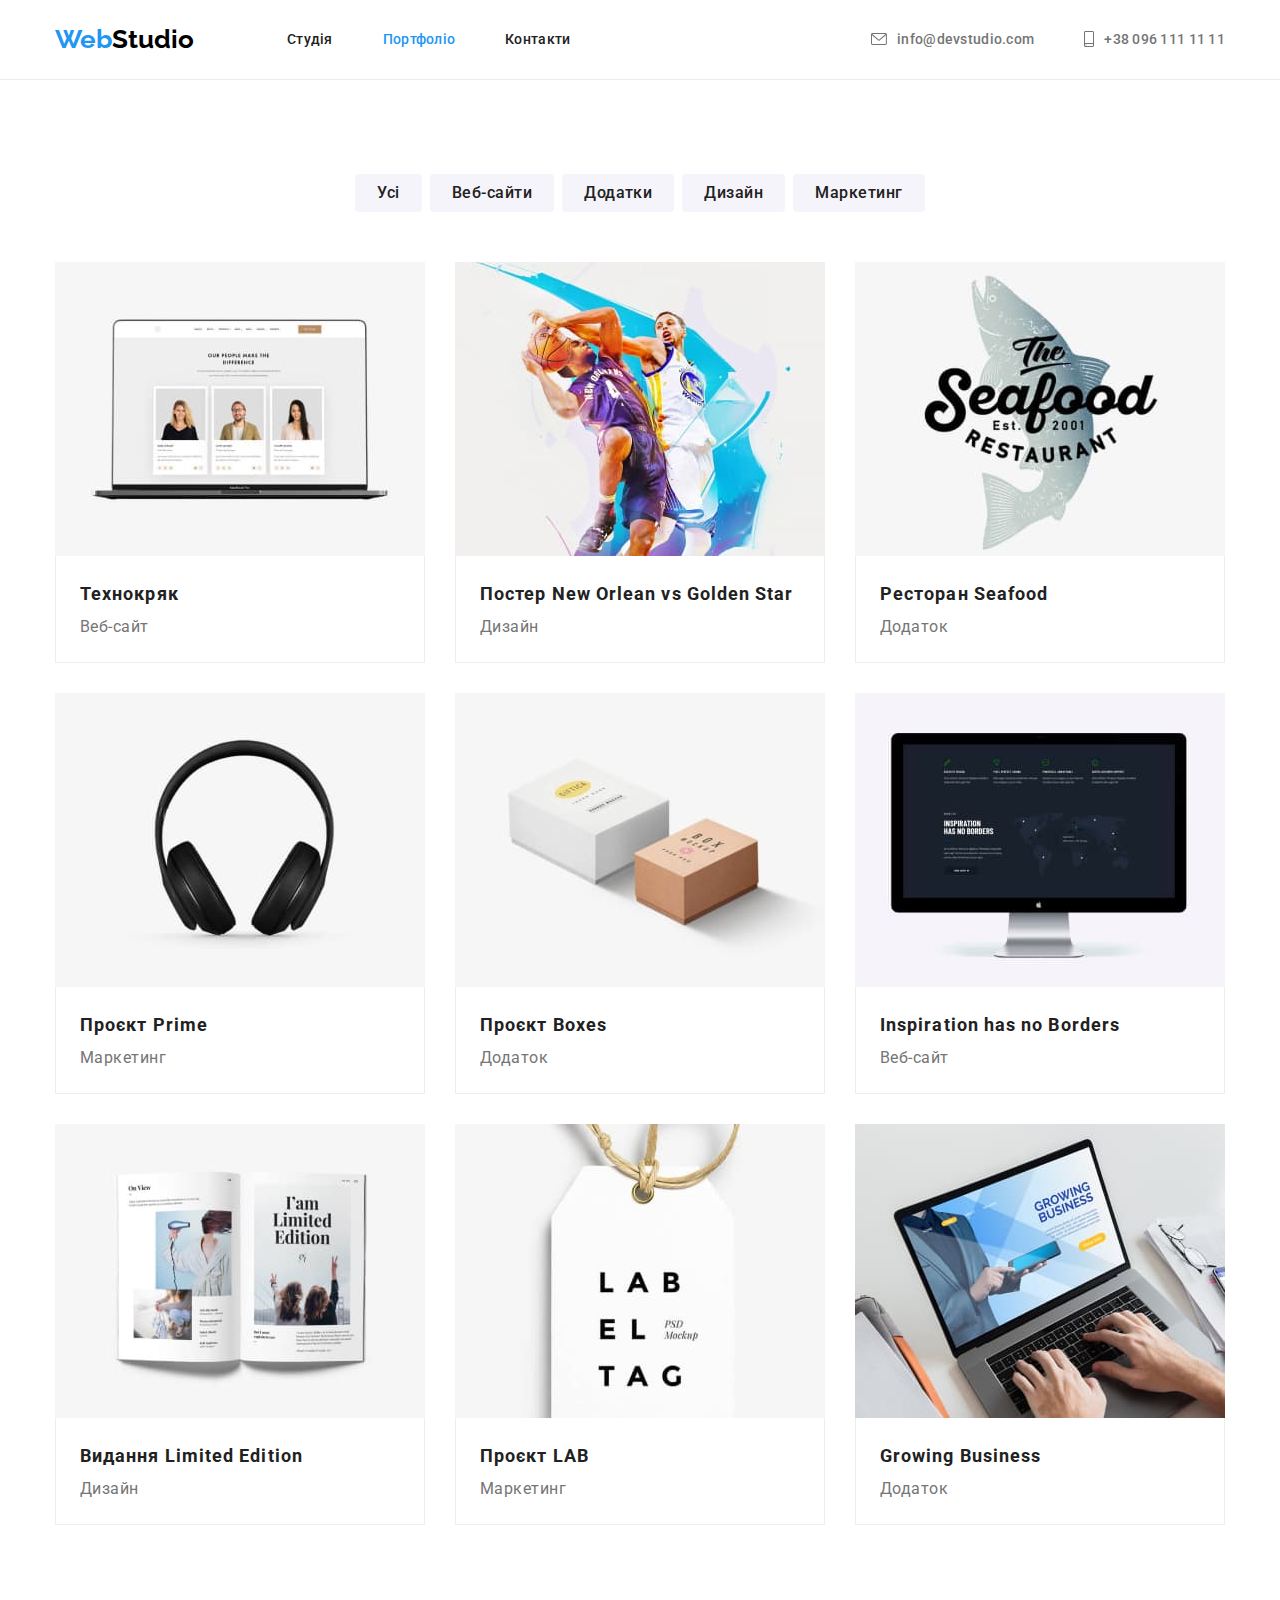
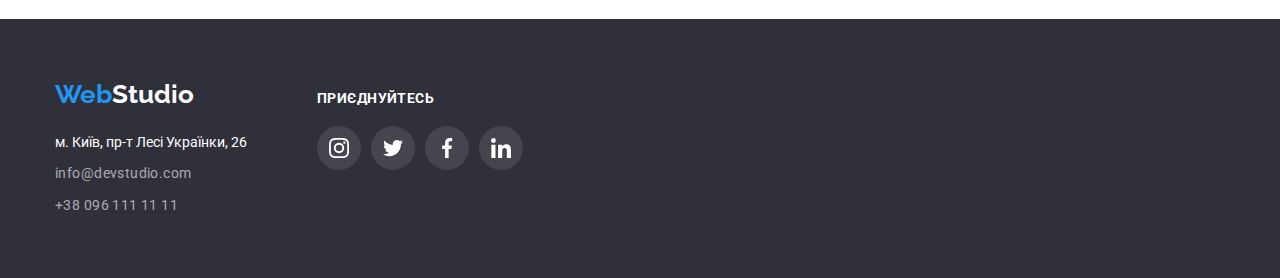
==== portfolio.html @ f2e49b6d "start" ====
<!DOCTYPE html>
<html lang="uk-UA">
<head>
    <meta charset="UTF-8">
    <meta http-equiv="X-UA-Compatible" content="IE=edge">
    <meta name="viewport" content="width=device-width, initial-scale=1.0">
    <title>Портфоліо</title>
    <link
    rel="stylesheet"
    href="https://cdnjs.cloudflare.com/ajax/libs/modern-normalize/1.0.0/modern-normalize.min.css"/>
    <link rel="preconnect" href="https://fonts.googleapis.com">
    <link rel="preconnect" href="https://fonts.gstatic.com" crossorigin>
    <link href="https://fonts.googleapis.com/css2?family=Raleway:wght@700&family=Roboto:wght@400;500;700;900&display=swap" rel="stylesheet">
    <link rel="stylesheet" href="./css/styles.css">
</head>
<body>
    <header class="header">
        <div class="container container-header">
            <a class="logo" href="#">Web<span class="logo2">Studio</span> </a>
                <nav>
                    <ul class="header-nav container-header2">
                        <li> <a class="header-nav-link" href="./index.html">Студія</a> </li>
                        <li> <a class="header-nav-link current" href="">Портфоліо</a> </li>
                        <li> <a class="header-nav-link" href="">Контакти</a> </li>
                    </ul>
                </nav>
                <ul class="container-header3">
                    <li class="container-header3-icon"> 
                        <a class="header-contact" href="mailto:info@devstudio.com">
                            <svg class="icon-header" width="16" height="12">
                                <use href="./images/icons.svg#icon-envelope">
                                </use>
                            </svg>
                            info@devstudio.com</a> 
                    </li>
                    <li class="container-header3-icon"> 
                        <a class="header-contact" href="tel:+380961111111">
                            <svg class="icon-header " width="10" height="16">
                                <use href="./images/icons.svg#icon-smartphone">
                                </use>
                            </svg>
                            +38 096 111 11 11</a> 
                    </li>
                </ul>
        </div>
    </header>
<main>
    <section class="section portfolio">
    <div class="container">
        <h1 class="hide">Портфоліо</h1>
        <ul class="portfolio-buttons">
            <li><button type="button" class="portfolio-button">Усі</button></li>
            <li><button type="button" class="portfolio-button">Веб-сайти</button></li>
            <li><button type="button" class="portfolio-button">Додатки</button></li>
            <li><button type="button" class="portfolio-button">Дизайн</button></li>
            <li><button type="button" class="portfolio-button">Маркетинг</button></li>
        </ul>
        <ul class="portfolio-list">
            <li class="pf-list">
                <a href="#" class="portfolio-item">
                    <img src="./images/Portfolio1.jpg" class="img" alt="Технокряк" width="370"/>
                    <div class="border-portfolio">
                        <h2 class="portfolio-title">Технокряк</h2>
                        <p class="portfolio-text">Веб-сайт</p>
                    </div>
                </a>
            </li>
            <li class="pf-list">
                <a href="#" class="portfolio-item">
                    <img src="./images/Portfolio2.jpg" class="img" alt="Постер New Orlean vs Golden Star" width="370"/>
                    <div class="border-portfolio">
                        <h2 class="portfolio-title">Постер New Orlean vs Golden Star</h2>
                        <p class="portfolio-text">Дизайн</p>
                    </div>
                </a>
            </li>
            <li class="pf-list">
                <a href="#" class="portfolio-item">
                    <img src="./images/Portfolio3.jpg" class="img" alt="Ресторан Seafood" width="370"/>
                    <div class="border-portfolio">
                        <h2 class="portfolio-title">Ресторан Seafood</h2>
                        <p class="portfolio-text">Додаток</p>
                    </div>
                </a>
            </li>
            <li class="pf-list">
                <a href="#" class="portfolio-item">
                    <img src="./images/Portfolio4.jpg" class="img" alt="Проєкт Prime" width="370"/>
                    <div class="border-portfolio">
                        <h2 class="portfolio-title">Проєкт Prime</h2>
                        <p class="portfolio-text">Маркетинг</p>
                    </div>
                </a>
            </li>
            <li class="pf-list">
                <a href="#" class="portfolio-item">
                    <img src="./images/Portfolio5.jpg" class="img" alt="Проєкт Boxes" width="370"/>
                    <div class="border-portfolio">
                        <h2 class="portfolio-title">Проєкт Boxes</h2>
                        <p class="portfolio-text">Додаток</p>
                    </div>
                </a>
            </li>
            <li class="pf-list">
                <a href="#" class="portfolio-item">
                    <img src="./images/Portfolio6.jpg" class="img" alt="Inspiration has no Borders" width="370"/>
                    <div class="border-portfolio">
                        <h2 class="portfolio-title">Inspiration has no Borders</h2>
                        <p class="portfolio-text">Веб-сайт</p>
                    </div>
                </a>
            </li>
            <li class="pf-list">
                <a href="#" class="portfolio-item">
                    <img src="./images/Portfolio7.jpg" class="img" alt="Видання Limited Edition" width="370"/>
                    <div class="border-portfolio">
                        <h2 class="portfolio-title">Видання Limited Edition</h2>
                        <p class="portfolio-text">Дизайн</p>
                    </div>
                </a>
            </li>
            <li class="pf-list">
                <a href="#" class="portfolio-item">
                    <img src="./images/Portfolio8.jpg" class="img" alt="Проєкт LAB" width="370"/>
                    <div class="border-portfolio">
                        <h2 class="portfolio-title">Проєкт LAB</h2>
                        <p class="portfolio-text">Маркетинг</p>
                    </div>
                </a>
            </li>
            <li class="pf-list">
                <a href="#" class="portfolio-item">
                    <img src="./images/Portfolio9.jpg" class="img" alt="Growing Business" width="370"/>
                    <div class="border-portfolio">
                        <h2 class="portfolio-title">Growing Business</h2>
                        <p class="portfolio-text">Додаток</p>
                    </div>
                </a>
            </li>
        </ul>
    </div>
    </section>
    </main>
    <footer class="footer">
        <div class="container footer-container">
            <div>
                <a class="logo logomargin" href="#">Web<span class="logo3">Studio</span> </a>
                <address class="address">
                    <ul class="footer-list">
                        <li> <a class="address" href="">м. Київ, пр-т Лесі Українки, 26</a> </li>
                        <li> <a class="footer-contact" href="mailto:info@devstudio.com">info@devstudio.com</a> </li>
                        <li> <a class="footer-contact" href="tel:+380961111111">+38 096 111 11 11</a> </li>
                    </ul> 
                </address>
            </div>
            <div class="footer-soc">
                <h3 class="footer-h3">приєднуйтесь</h3>
                <ul class="footer-soc-list">
                    <li>
                        <a href="#" class="footer-soc-item">
                            <svg class="footer-soc-logo" width="20" height="20">
                                <use href="./images/icons.svg#icon-instagram"></use>
                            </svg>
                        </a>
                    </li>
                    <li>
                        <a href="#" class="footer-soc-item">
                            <svg class="footer-soc-logo" width="20" height="20">
                                <use href="./images/icons.svg#icon-twitter"></use>
                            </svg>
                        </a>
                    </li>
                    <li>
                        <a href="#" class="footer-soc-item">
                            <svg class="footer-soc-logo" width="20" height="20">
                                <use href="./images/icons.svg#icon-facebook"></use>
                            </svg>
                        </a>
                    </li>
                    <li>                                
                        <a href="#" class="footer-soc-item">
                            <svg class="footer-soc-logo" width="20" height="20">
                                <use href="./images/icons.svg#icon-linkedin"></use>
                            </svg>
                        </a>
                    </li>
                </ul>
            </div>
        </div>
    </footer>
</body>
</html>
---- css/styles.css ----
:root{
    --main-bg-color: #FFFFFF;
    --seconder-bg-color:#2F303A;
    --main-btn-color: #2196F3;
    --seconder-btn-color: #000000;
    --third-btn-color: #212121;
    --fourth-btn-color: #FFFFFF;
    --main-h-color: #212121;
    --main-text-color: #757575;
    --seconder-text-color: #FFFFFF;
    --third-bg-color:#F5F5F5;
    --fourth-bg-color: #F5F4FA;
    --soc-color: #AFB1B8;
    --main-gap: 30px;
}

h1,
h2,
h3,
h4,
h5,
h6,
p {
  margin: 0;
}

ul {
list-style: none;
margin: 0;
padding: 0;
}

.link {
text-decoration: none;
}
a {
  display: block;
  text-decoration: none;
}

.img {
  display: block;
  max-width:100%;
}


body {
  font-family: Roboto, sans-serif;
  color: var(--main-text-color);
  box-sizing: border-box;
  }

.container {
  box-sizing: border-box;
  max-width: 1200px;
  padding-left: 15px;
  padding-right: 15px;
  margin: 0 auto;
}

.section {
  padding-top: 94px;
  padding-bottom: 94px;
}

/* header */
.header
{ 
background-color: var(--main-bg-color);
border-bottom: 1px solid #ECECEC;
}

.container-header {
  padding-top: 24px;
  padding-bottom: 24px;
}

.container-header,
.container-header2,
.container-header3 {
  display: flex;
  align-items: center;
}

.logo { 
color: var(--main-btn-color); 
font-family: 'Raleway';
/* font-style: normal; */
font-weight: 700;
font-size: 26px;
line-height: 1.1923;
margin-right: 93px;
}

.logo2 { color: var(--seconder-btn-color)}

.header-nav { 
  gap: 50px;
}

.container-header3 {
  margin-left: auto;
  gap: 50px; 
}

.header-nav-link {
color: var(--third-btn-color);
font-weight: 500;
font-size: 14px;
line-height: 1.1429;
letter-spacing: 0.02em;
}

.current { 
color: var(--main-btn-color);
}

.header-contact { 
color: var(--main-text-color);
font-weight: 500;
font-size: 14px;
line-height: 1.1429;
letter-spacing: 0.02em;
display: flex;
align-items: center;
}

.container-header3-icon {
  display: flex;
}

.header-nav-link:hover,
.header-nav-link:focus,
.header-nav-link.current {
  color: var(--main-btn-color);
}

  .icon-header {
    margin-right: 10px;
    fill: currentColor;
  }
  
.header-contact:hover,
.header-contact:focus,
.header-contact.current {
  color: var(--main-btn-color);}

/* main */
.hide {
    border: 0;
    clip: rect(1px, 1px, 1px, 1px);
    -webkit-clip-path: inset(50%);
    clip-path: inset(50%);
    height: 1px;
    margin: -1px;
    overflow: hidden;
    padding: 0;
    position: absolute;
    width: 1px;
    word-wrap: normal !important;
}

.hero {
  max-width: 1600px;
  margin: 0 auto;
  background-image: linear-gradient(rgba(47, 48, 58, 0.4),rgba(47, 48, 58, 0.4)), url(../images/bg.jpg);
  background-color: var(--seconder-bg-color); 
  padding-top: 200px;
  padding-bottom: 200px;
  background-repeat: no-repeat;
  background-position: center;
  background-size: cover;
}

.hero-title { 
color: var(--seconder-text-color);
/* font-style: normal; */
font-weight: 900;
font-size: 44px;
line-height: 1.3636;
text-align: center;
letter-spacing: 0.06em;
text-transform: uppercase;
margin-bottom: 30px;
}

.hero-btn { 
color: var(--seconder-text-color);
background-color: var(--main-btn-color);
font-family: inherit;
font-weight: 700;
font-size: 16px;
line-height: 1.875;
cursor: pointer;
border: none;
border-radius: 4px;
letter-spacing: 0.06em;
margin: 0 auto;
display: flex;
align-items: center;
text-align: center;
padding: 10px 32px;
}

.hero-btn:hover,
.hero-btn:focus,
.hero-btn.current {
background-color: #188CE8;}

.btn { }

.title {  color: var(--main-h-color);
font-size: 36px;
line-height: 1.1667;
text-align: center;
letter-spacing: 0.03em;
margin-bottom: 50px;
}

.about-list { 
  display: flex;
  gap: var(--main-gap);
}

.about-item {
}

.about-title-item {
  margin-bottom: 10px;
}

.about-title-item {
color: var(--main-h-color);
font-size: 14px;
line-height: 1.1429;
letter-spacing: 0.03em;
margin-top: 30px;
}

.about-title-text {
font-size: 14px;
line-height: 1.7143;
}

.about-logo-container {
  background: var(--fourth-bg-color);
  border-radius: 4px;
  padding-top: 25px;
  padding-bottom: 25px;
  text-align: center;
  height: 120px;
}


.about-logo{
  box-sizing: content-box;
  margin: auto;
}

.business { 
padding-top:0;
}

.business-items {
  display: flex;
  gap:var(--main-gap);
}

.business-list { 

}

.team {
  background-color: var(--fourth-bg-color);
}

.team-items {
  display: flex;
  gap: var(--main-gap);
}

.team-item {
  padding-top: 30px;
  padding-bottom: 30px;
  padding-left: 32px;
  padding-right: 32px;
  text-align: center;
}

.team-list {
background-color: var(--main-bg-color);
flex-basis: calc((100% - 90px) / 4);
box-shadow: 0px 1px 3px rgba(0, 0, 0, 0.12), 0px 1px 1px rgba(0, 0, 0, 0.14), 0px 2px 1px rgba(0, 0, 0, 0.2);
border-radius: 0px 0px 4px 4px;
}

.team-title {
color: var(--main-h-color);
font-weight: 500;
font-size: 16px;
line-height: 1.1875;
}

.team-text {
font-size: 16px;
line-height: 1.1875;
margin-top: 10px;
margin-bottom: 16px;
}

.team-soc {
}

.team-soc-items {
  display: flex;
  justify-content: center;
  gap: 10px;
}

.team-soc-logo {
  fill: var(--soc-color);
}

.team-soc-list {
  display: flex;
  align-items: center;
  justify-content: center;
  width: 44px;
  height: 44px;
  margin: 0 auto;
  border-radius: 50%;
}

.team-soc-list:hover,
.team-soc-list:focus {
  background-color: var(--main-btn-color);
}

.team-soc-list:hover .team-soc-logo {
  fill: var(--main-bg-color);
}

.team-soc-list:focus .team-soc-logo {
  fill: var(--main-bg-color);
}

.regular-customers-list {
  display: flex;
  gap: var(--main-gap);
}

.regular-customers-item {
  flex-basis: calc((100% - 150px) / 6);
}

.regular-customers-link {
  border: 1px solid #AFB1B8;
  border-radius: 4px;
  height: 92px;
  display: flex;
  align-items: center;
  justify-content: center;

}

.regular-customers-link:hover,
.regular-customers-link:focus  {
  border-color: var(--main-btn-color);
}

.regular-customers-link:hover .regular-customers-logo {
  fill: var(--main-btn-color);
}

.regular-customers-link:focus .regular-customers-logo {
  fill: var(--main-btn-color);
}

.regular-customers-logo {
  fill: var(--soc-color);
  display: block;
}

/* footer */
.address {
color: var(--seconder-text-color);
font-style: normal; 
font-size: 14px;
line-height: 1.7143;
margin-top: 20px;
}

.address:hover,
.address:focus,
.address.current {
color: var(--main-btn-color);
}

.footer {
background-color: var(--seconder-bg-color);
padding-top: 60px;
padding-bottom: 60px;
}

.footer-container {
  display: flex;
  align-items: baseline;
}

.logo3 {
color: var(--fourth-btn-color);
}

.logomargin {
  margin-right: 0;
}

.footer-contact {
color: rgba(255, 255, 255, 0.6);
font-size: 14px;
line-height: 1.71;
/* or 171% */
letter-spacing: 0.03em;
margin-top: 8px;
}

.footer-contact:hover,
.footer-contact:focus,
.footer-contact.current {
color: var(--main-btn-color);}

.footer-soc {
  margin-left: 70px;
}

.footer-h3 {
  font-weight: 700;
  font-size: 14px;
  line-height: 16px;
  letter-spacing: 0.03em;
  text-transform: uppercase;
  color: var(--seconder-text-color);
  margin-bottom: 20px;
}

.footer-soc-list {
  display: flex;
  gap: 10px;
  }


.footer-soc-item {
  width: 44px;
  height: 44px;
  flex-basis: calc((100% - 30px) / 4);
  background-color: rgba(255, 255, 255, 0.1);
  display: flex;
  align-items: center;
  justify-content: center;
  border-radius: 50%;
}

.footer-soc-item:hover, 
.footer-soc-item:focus {
  background-color: var(--main-btn-color);
}

.footer-soc-logo {  
  fill: var(--fourth-btn-color);
}

/* Portfolio */
.portfolio {
}

.portfolio-buttons {
  display: flex;
  justify-content: center;
  gap: 8px;
  margin-bottom: 50px;
}

.portfolio-button{
font-family: Roboto, sans-serif;
color: var(--third-btn-color);
background-color: var(--fourth-bg-color);
font-weight: 500;
font-size: 16px;
line-height: 1.62;
/* identical to box height, or 162% */
letter-spacing: 0.03em;
cursor: pointer;
border: none;
border-radius: 4px;
padding-top: 6px;
padding-right: 22px;
padding-bottom: 6px;
padding-left: 22px;
}

.portfolio-button:hover,
.portfolio-button:focus,
.portfolio-button.current {
color: var(--fourth-btn-color);
background-color: var(--main-btn-color);
box-shadow: 0px 3px 1px rgba(0, 0, 0, 0.1), 0px 1px 2px rgba(0, 0, 0, 0.08), 0px 2px 2px rgba(0, 0, 0, 0.12);
}

.portfolio-list {
  display: flex;
  flex-wrap:wrap;
  gap: var(--main-gap);
}

.pf-list   {
  flex-basis: calc((100% - 60px)/3);
}


.portfolio-item {
background-color: var(--main-bg-color);
}

.portfolio-item:hover,
.portfolio-item:focus
{
  box-shadow: 0px 1px 1px rgba(0, 0, 0, 0.12), 0px 4px 4px rgba(0, 0, 0, 0.06), 1px 4px 6px rgba(0, 0, 0, 0.16);
}
.border-portfolio {
  padding-top: 20px;
  padding-bottom: 20px;
  padding-right: 24px;
  padding-left: 24px;
  border-left: 1px solid #EEEEEE;
  border-right: 1px solid #EEEEEE;
  border-bottom: 1px solid #EEEEEE;

}

.portfolio-title {
color: var(--main-h-color);
font-size: 18px;
line-height: 2;
/* identical to box height, or 200% */
letter-spacing: 0.06em;
}

.portfolio-text {
color: var(--main-text-color);
font-size: 16px;
line-height: 1.88;
/* identical to box height, or 188% */
letter-spacing: 0.03em;
}
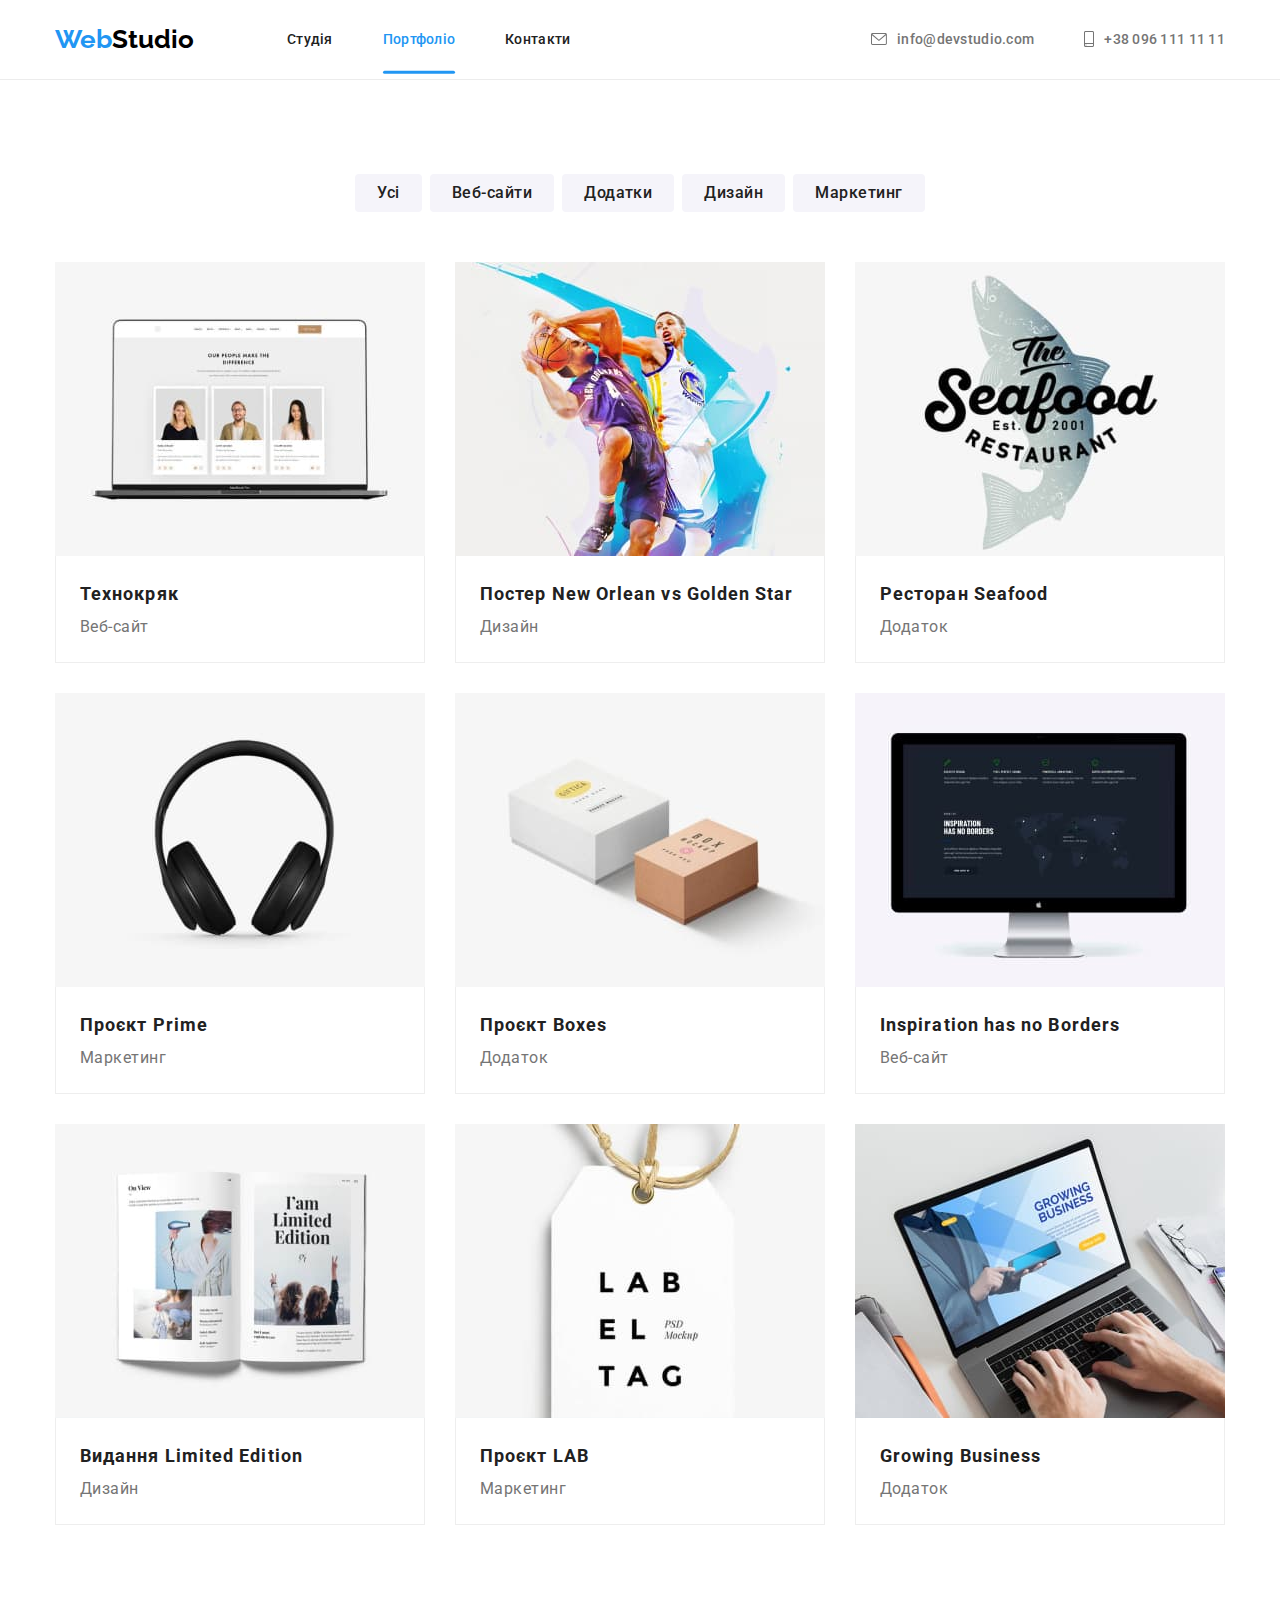
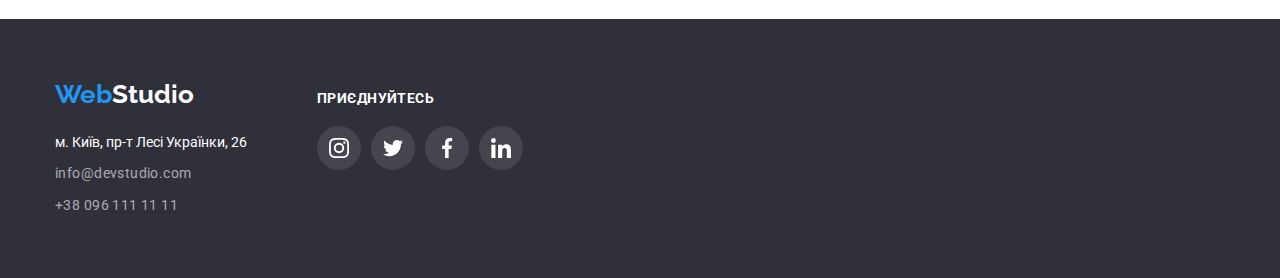
==== commit feed9e4b: "transition" ====
--- a/portfolio.html
+++ b/portfolio.html
@@ -58,7 +58,12 @@
         <ul class="portfolio-list">
             <li class="pf-list">
                 <a href="#" class="portfolio-item">
-                    <img src="./images/Portfolio1.jpg" class="img" alt="Технокряк" width="370"/>
+                    <div class="thumb-portfolio">
+                        <img src="./images/Portfolio1.jpg" class="img" alt="Технокряк" width="370"/>
+                        <p class="thumb-portfolio-text">
+                            Ресурс пропонує комплексні пропозиції з різним рівнем функціоналу та сервісів. Все це дозволить відвідувачу отримати вичерпні відомості про компанію чи приватну особу.
+                        </p>
+                    </div>
                     <div class="border-portfolio">
                         <h2 class="portfolio-title">Технокряк</h2>
                         <p class="portfolio-text">Веб-сайт</p>
@@ -67,7 +72,12 @@
             </li>
             <li class="pf-list">
                 <a href="#" class="portfolio-item">
-                    <img src="./images/Portfolio2.jpg" class="img" alt="Постер New Orlean vs Golden Star" width="370"/>
+                    <div class="thumb-portfolio">
+                        <img src="./images/Portfolio2.jpg" class="img" alt="Постер New Orlean vs Golden Star" width="370"/>
+                        <p class="thumb-portfolio-text">
+                            Ресурс пропонує комплексні пропозиції з різним рівнем функціоналу та сервісів. Все це дозволить відвідувачу отримати вичерпні відомості про компанію чи приватну особу.
+                        </p>
+                    </div>
                     <div class="border-portfolio">
                         <h2 class="portfolio-title">Постер New Orlean vs Golden Star</h2>
                         <p class="portfolio-text">Дизайн</p>
@@ -76,7 +86,12 @@
             </li>
             <li class="pf-list">
                 <a href="#" class="portfolio-item">
-                    <img src="./images/Portfolio3.jpg" class="img" alt="Ресторан Seafood" width="370"/>
+                    <div class="thumb-portfolio">
+                        <img src="./images/Portfolio3.jpg" class="img" alt="Ресторан Seafood" width="370"/>
+                        <p class="thumb-portfolio-text">
+                            Ресурс пропонує комплексні пропозиції з різним рівнем функціоналу та сервісів. Все це дозволить відвідувачу отримати вичерпні відомості про компанію чи приватну особу.
+                        </p>
+                    </div>
                     <div class="border-portfolio">
                         <h2 class="portfolio-title">Ресторан Seafood</h2>
                         <p class="portfolio-text">Додаток</p>
@@ -85,7 +100,12 @@
             </li>
             <li class="pf-list">
                 <a href="#" class="portfolio-item">
-                    <img src="./images/Portfolio4.jpg" class="img" alt="Проєкт Prime" width="370"/>
+                    <div class="thumb-portfolio">
+                        <img src="./images/Portfolio4.jpg" class="img" alt="Проєкт Prime" width="370"/>
+                        <p class="thumb-portfolio-text">
+                            Ресурс пропонує комплексні пропозиції з різним рівнем функціоналу та сервісів. Все це дозволить відвідувачу отримати вичерпні відомості про компанію чи приватну особу.
+                        </p>
+                    </div>
                     <div class="border-portfolio">
                         <h2 class="portfolio-title">Проєкт Prime</h2>
                         <p class="portfolio-text">Маркетинг</p>
@@ -94,7 +114,12 @@
             </li>
             <li class="pf-list">
                 <a href="#" class="portfolio-item">
-                    <img src="./images/Portfolio5.jpg" class="img" alt="Проєкт Boxes" width="370"/>
+                    <div class="thumb-portfolio">
+                        <img src="./images/Portfolio5.jpg" class="img" alt="Проєкт Boxes" width="370"/>
+                        <p class="thumb-portfolio-text">
+                            Ресурс пропонує комплексні пропозиції з різним рівнем функціоналу та сервісів. Все це дозволить відвідувачу отримати вичерпні відомості про компанію чи приватну особу.
+                        </p>
+                    </div>
                     <div class="border-portfolio">
                         <h2 class="portfolio-title">Проєкт Boxes</h2>
                         <p class="portfolio-text">Додаток</p>
@@ -103,7 +128,12 @@
             </li>
             <li class="pf-list">
                 <a href="#" class="portfolio-item">
-                    <img src="./images/Portfolio6.jpg" class="img" alt="Inspiration has no Borders" width="370"/>
+                    <div class="thumb-portfolio">
+                        <img src="./images/Portfolio6.jpg" class="img" alt="Inspiration has no Borders" width="370"/>
+                        <p class="thumb-portfolio-text">
+                            Ресурс пропонує комплексні пропозиції з різним рівнем функціоналу та сервісів. Все це дозволить відвідувачу отримати вичерпні відомості про компанію чи приватну особу.
+                        </p>
+                    </div>
                     <div class="border-portfolio">
                         <h2 class="portfolio-title">Inspiration has no Borders</h2>
                         <p class="portfolio-text">Веб-сайт</p>
@@ -112,7 +142,12 @@
             </li>
             <li class="pf-list">
                 <a href="#" class="portfolio-item">
-                    <img src="./images/Portfolio7.jpg" class="img" alt="Видання Limited Edition" width="370"/>
+                    <div class="thumb-portfolio">
+                        <img src="./images/Portfolio7.jpg" class="img" alt="Видання Limited Edition" width="370"/>
+                        <p class="thumb-portfolio-text">
+                            Ресурс пропонує комплексні пропозиції з різним рівнем функціоналу та сервісів. Все це дозволить відвідувачу отримати вичерпні відомості про компанію чи приватну особу.
+                        </p>
+                    </div>
                     <div class="border-portfolio">
                         <h2 class="portfolio-title">Видання Limited Edition</h2>
                         <p class="portfolio-text">Дизайн</p>
@@ -121,7 +156,12 @@
             </li>
             <li class="pf-list">
                 <a href="#" class="portfolio-item">
-                    <img src="./images/Portfolio8.jpg" class="img" alt="Проєкт LAB" width="370"/>
+                    <div class="thumb-portfolio">
+                        <img src="./images/Portfolio8.jpg" class="img" alt="Проєкт LAB" width="370"/>
+                        <p class="thumb-portfolio-text">
+                            Ресурс пропонує комплексні пропозиції з різним рівнем функціоналу та сервісів. Все це дозволить відвідувачу отримати вичерпні відомості про компанію чи приватну особу.
+                        </p>
+                    </div>
                     <div class="border-portfolio">
                         <h2 class="portfolio-title">Проєкт LAB</h2>
                         <p class="portfolio-text">Маркетинг</p>
@@ -130,7 +170,12 @@
             </li>
             <li class="pf-list">
                 <a href="#" class="portfolio-item">
-                    <img src="./images/Portfolio9.jpg" class="img" alt="Growing Business" width="370"/>
+                    <div class="thumb-portfolio">
+                        <img src="./images/Portfolio9.jpg" class="img" alt="Growing Business" width="370"/>
+                        <p class="thumb-portfolio-text">
+                            Ресурс пропонує комплексні пропозиції з різним рівнем функціоналу та сервісів. Все це дозволить відвідувачу отримати вичерпні відомості про компанію чи приватну особу.
+                        </p>
+                    </div>
                     <div class="border-portfolio">
                         <h2 class="portfolio-title">Growing Business</h2>
                         <p class="portfolio-text">Додаток</p>
--- a/css/styles.css
+++ b/css/styles.css
@@ -109,10 +109,24 @@
 font-size: 14px;
 line-height: 1.1429;
 letter-spacing: 0.02em;
+
 }
 
 .current { 
 color: var(--main-btn-color);
+position: relative;
+}
+
+.current::after {
+  content: "";
+  position: absolute;
+  bottom: 0;
+  left: 0;
+width: 100%;
+height: 3.83px;
+border-radius: 2px;
+background-color: var(--main-btn-color);
+transform: translateY(26.83px);
 }
 
 .header-contact { 
@@ -123,6 +137,7 @@
 letter-spacing: 0.02em;
 display: flex;
 align-items: center;
+
 }
 
 .container-header3-icon {
@@ -133,6 +148,7 @@
 .header-nav-link:focus,
 .header-nav-link.current {
   color: var(--main-btn-color);
+  transition: color 250ms cubic-bezier(0.4, 0, 0.2, 1);
 }
 
   .icon-header {
@@ -143,7 +159,9 @@
 .header-contact:hover,
 .header-contact:focus,
 .header-contact.current {
-  color: var(--main-btn-color);}
+  color: var(--main-btn-color);
+  transition: color 250ms cubic-bezier(0.4, 0, 0.2, 1);
+}
 
 /* main */
 .hide {
@@ -205,7 +223,9 @@
 .hero-btn:hover,
 .hero-btn:focus,
 .hero-btn.current {
-background-color: #188CE8;}
+background-color: #188CE8;
+transition: background-color 250ms cubic-bezier(0.4, 0, 0.2, 1);
+}
 
 .btn { }
 
@@ -270,6 +290,28 @@
 
 }
 
+.thumb-business {
+  position: relative;
+}
+
+.thumb-business-text {
+  font-weight: 700;
+  font-size: 14px;
+  line-height: 16px;
+  letter-spacing: 0.03em;
+  text-transform: uppercase;
+  color: var(--seconder-text-color);
+  width: 100%;
+  height: 70px;
+  bottom: 0px;
+  position: absolute;
+  display: flex;
+  justify-content: center;
+  align-items: center;
+  background: rgba(47, 48, 58, 0.8);
+  overflow: auto;
+}
+
 .team {
   background-color: var(--fourth-bg-color);
 }
@@ -334,14 +376,17 @@
 .team-soc-list:hover,
 .team-soc-list:focus {
   background-color: var(--main-btn-color);
+  transition: background-color 250ms cubic-bezier(0.4, 0, 0.2, 1);
 }
 
 .team-soc-list:hover .team-soc-logo {
   fill: var(--main-bg-color);
+  transition: fill 250ms cubic-bezier(0.4, 0, 0.2, 1);
 }
 
 .team-soc-list:focus .team-soc-logo {
   fill: var(--main-bg-color);
+  transition: fill 250ms cubic-bezier(0.4, 0, 0.2, 1);
 }
 
 .regular-customers-list {
@@ -360,12 +405,12 @@
   display: flex;
   align-items: center;
   justify-content: center;
-
 }
 
 .regular-customers-link:hover,
 .regular-customers-link:focus  {
   border-color: var(--main-btn-color);
+  transition: border-color 250ms cubic-bezier(0.4, 0, 0.2, 1);
 }
 
 .regular-customers-link:hover .regular-customers-logo {
@@ -394,6 +439,7 @@
 .address:focus,
 .address.current {
 color: var(--main-btn-color);
+transition: color 250ms cubic-bezier(0.4, 0, 0.2, 1);
 }
 
 .footer {
@@ -427,7 +473,9 @@
 .footer-contact:hover,
 .footer-contact:focus,
 .footer-contact.current {
-color: var(--main-btn-color);}
+color: var(--main-btn-color);
+transition: color 250ms cubic-bezier(0.4, 0, 0.2, 1);
+}
 
 .footer-soc {
   margin-left: 70px;
@@ -463,6 +511,7 @@
 .footer-soc-item:hover, 
 .footer-soc-item:focus {
   background-color: var(--main-btn-color);
+  transition: background-color 250ms cubic-bezier(0.4, 0, 0.2, 1);
 }
 
 .footer-soc-logo {  
@@ -504,6 +553,9 @@
 color: var(--fourth-btn-color);
 background-color: var(--main-btn-color);
 box-shadow: 0px 3px 1px rgba(0, 0, 0, 0.1), 0px 1px 2px rgba(0, 0, 0, 0.08), 0px 2px 2px rgba(0, 0, 0, 0.12);
+transition: color 250ms cubic-bezier(0.4, 0, 0.2, 1), 
+background-color 250ms cubic-bezier(0.4, 0, 0.2, 1), 
+box-shadow 250ms cubic-bezier(0.4, 0, 0.2, 1);
 }
 
 .portfolio-list {
@@ -525,6 +577,8 @@
 .portfolio-item:focus
 {
   box-shadow: 0px 1px 1px rgba(0, 0, 0, 0.12), 0px 4px 4px rgba(0, 0, 0, 0.06), 1px 4px 6px rgba(0, 0, 0, 0.16);
+  transition: box-shadow 250ms cubic-bezier(0.4, 0, 0.2, 1);
+
 }
 .border-portfolio {
   padding-top: 20px;
@@ -551,4 +605,36 @@
 line-height: 1.88;
 /* identical to box height, or 188% */
 letter-spacing: 0.03em;
+}
+
+.thumb-portfolio {
+  position: relative;
+  overflow: hidden;
+}
+
+.thumb-portfolio-text {
+  position: absolute;
+  font-style: normal;
+  font-weight: 400;
+  font-size: 18px;
+  line-height: 1.56;
+  /* or 156% */
+  letter-spacing: 0.03em;
+  color: var(--seconder-text-color);
+  width: 100%;
+  height: 100%;
+  padding-left: 24px;
+  padding-right: 24px;
+  padding-top: 63px;
+  padding-bottom: 63px;
+  overflow: auto;
+  background: rgba(33, 150, 243, 0.9);
+  top: 0;
+  transform: translateY(100%);
+  transition: transform 250ms cubic-bezier(0.4, 0, 0.2, 1);
+}
+
+.portfolio-item:hover .thumb-portfolio-text {
+  transform: translateY(0);
+
 }